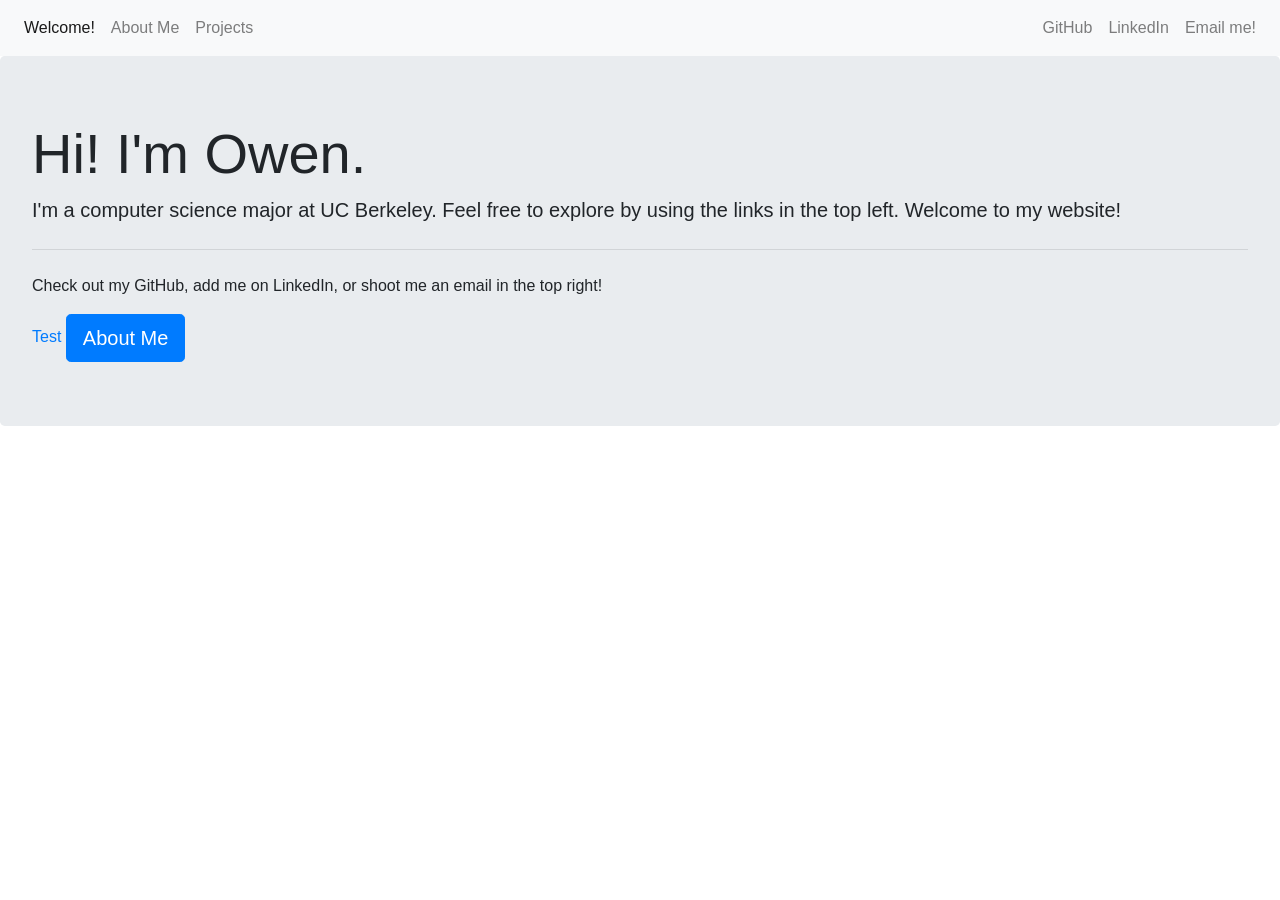
==== index.html @ dc37a50d "added res file and basic text" ====
<!doctype html>
<html lang="en">
  <head>
    <!-- Required meta tags -->
    <meta charset="utf-8">
    <meta name="viewport" content="width=device-width, initial-scale=1, shrink-to-fit=no">

    <!-- Bootstrap CSS -->
    <link rel="stylesheet" href="https://stackpath.bootstrapcdn.com/bootstrap/4.1.1/css/bootstrap.min.css" integrity="sha384-WskhaSGFgHYWDcbwN70/dfYBj47jz9qbsMId/iRN3ewGhXQFZCSftd1LZCfmhktB" crossorigin="anonymous">
    <!-- my CSS -->
    <link rel="stylesheet" type="text/css" href="styles.css">

    <title>Owen Zhang</title>
  </head>
  <body>
    <nav class="navbar navbar-expand-lg navbar-light bg-light">
      <button class="navbar-toggler" type="button" data-toggle="collapse" data-target=".dual-collapse2" aria-controls="navbarNavAltMarkup" aria-expanded="false" aria-label="Toggle navigation">
        <span class="navbar-toggler-icon"></span>
      </button>
      <div class="collapse navbar-collapse order-1 order-md-0 dual-collapse2" id="navbarNavAltMarkup">
        <div class="navbar-nav">
          <a class="nav-item nav-link active" href="#">Welcome! <span class="sr-only">(current)</span></a>
          <a class="nav-item nav-link" href="aboutme.html">About Me</a>
          <a class="nav-item nav-link" href="projects.html">Projects</a>
        </div>
      </div>
      <div class="collapse navbar-collapse w-100 order-3 dual-collapse2">
        <ul class="navbar-nav ml-auto">
            <li class="nav-item">
                <a class="nav-link" target="_blank" href="https://github.com/owenzhang2010/">GitHub</a>
            </li>
            <li class="nav-item">
                <a class="nav-link" target="_blank" href="https://www.linkedin.com/in/owen-zhang-cal/">LinkedIn</a>
            </li>
            <li class="nav-item">
                <a class="nav-link" target="_blank" href="mailto:owenzhang2010@berkeley.edu">Email me!</a>
            </li>
        </ul>
      </div>
    </nav>
    <div class="jumbotron">
      <h1 class="display-4">Hi! I'm Owen.</h1>
      <p class="lead">I'm a computer science major at UC Berkeley. Feel free to explore by using the links in the top left. Welcome to my website!</p>
      <hr class="my-4">
      <p>Check out my GitHub, add me on LinkedIn, or shoot me an email in the top right!</p>
      <a href="Resume.pdf">Test</a>
      <a class="btn btn-primary btn-lg" href="#" role="button">About Me</a>
    </div>

    <!-- Optional JavaScript -->
    <!-- jQuery first, then Popper.js, then Bootstrap JS -->
    <script src="https://code.jquery.com/jquery-3.3.1.slim.min.js" integrity="sha384-q8i/X+965DzO0rT7abK41JStQIAqVgRVzpbzo5smXKp4YfRvH+8abtTE1Pi6jizo" crossorigin="anonymous"></script>
    <script src="https://cdnjs.cloudflare.com/ajax/libs/popper.js/1.14.3/umd/popper.min.js" integrity="sha384-ZMP7rVo3mIykV+2+9J3UJ46jBk0WLaUAdn689aCwoqbBJiSnjAK/l8WvCWPIPm49" crossorigin="anonymous"></script>
    <script src="https://stackpath.bootstrapcdn.com/bootstrap/4.1.1/js/bootstrap.min.js" integrity="sha384-smHYKdLADwkXOn1EmN1qk/HfnUcbVRZyYmZ4qpPea6sjB/pTJ0euyQp0Mk8ck+5T" crossorigin="anonymous"></script>
  </body>
</html>
---- styles.css ----
nav .collapse .navbar-nav .nav-item {
  white-space: nowrap;
}
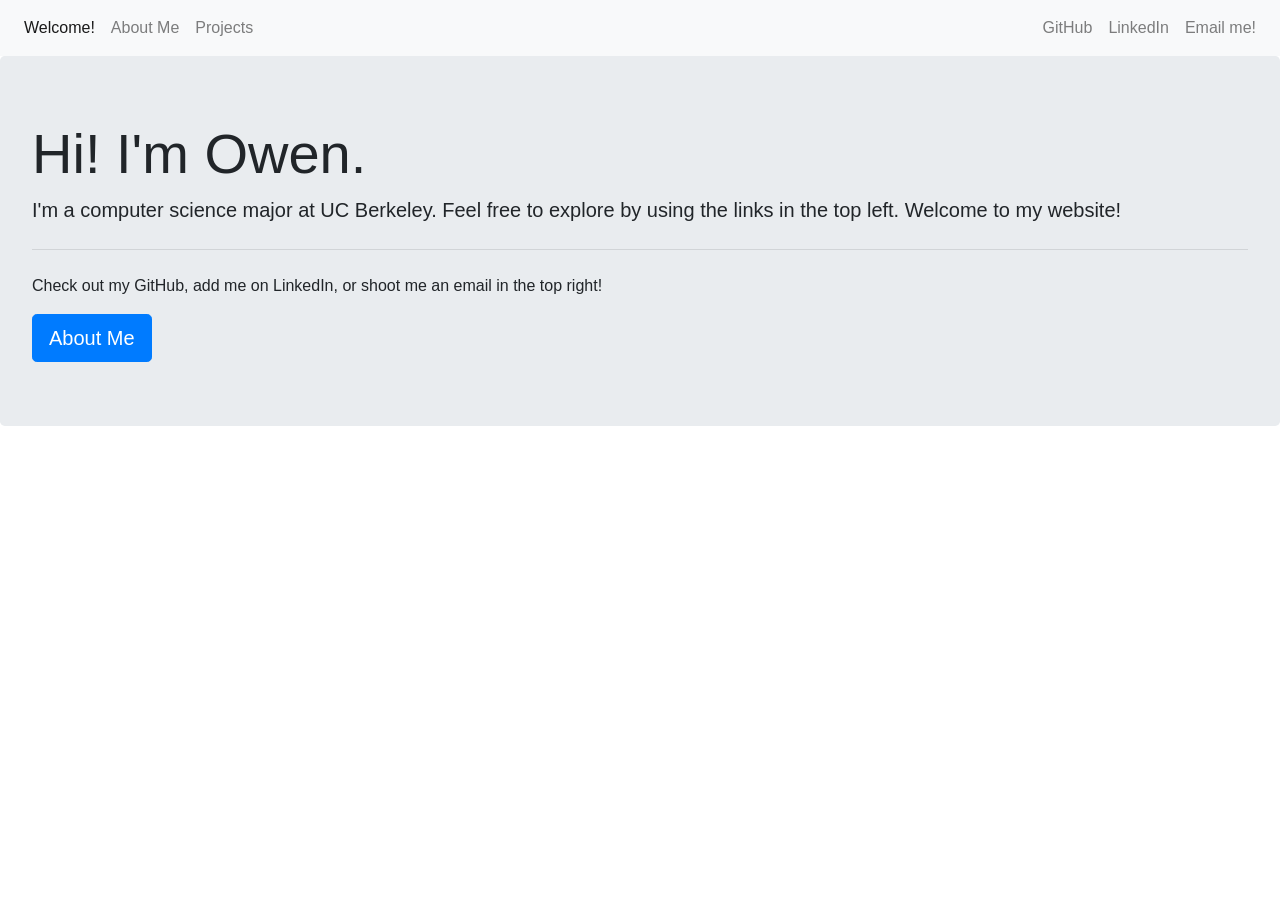
==== commit dc43e049: "woops again" ====
--- a/index.html
+++ b/index.html
@@ -43,7 +43,6 @@
       <p class="lead">I'm a computer science major at UC Berkeley. Feel free to explore by using the links in the top left. Welcome to my website!</p>
       <hr class="my-4">
       <p>Check out my GitHub, add me on LinkedIn, or shoot me an email in the top right!</p>
-      <a href="Resume.pdf">Test</a>
       <a class="btn btn-primary btn-lg" href="#" role="button">About Me</a>
     </div>
 
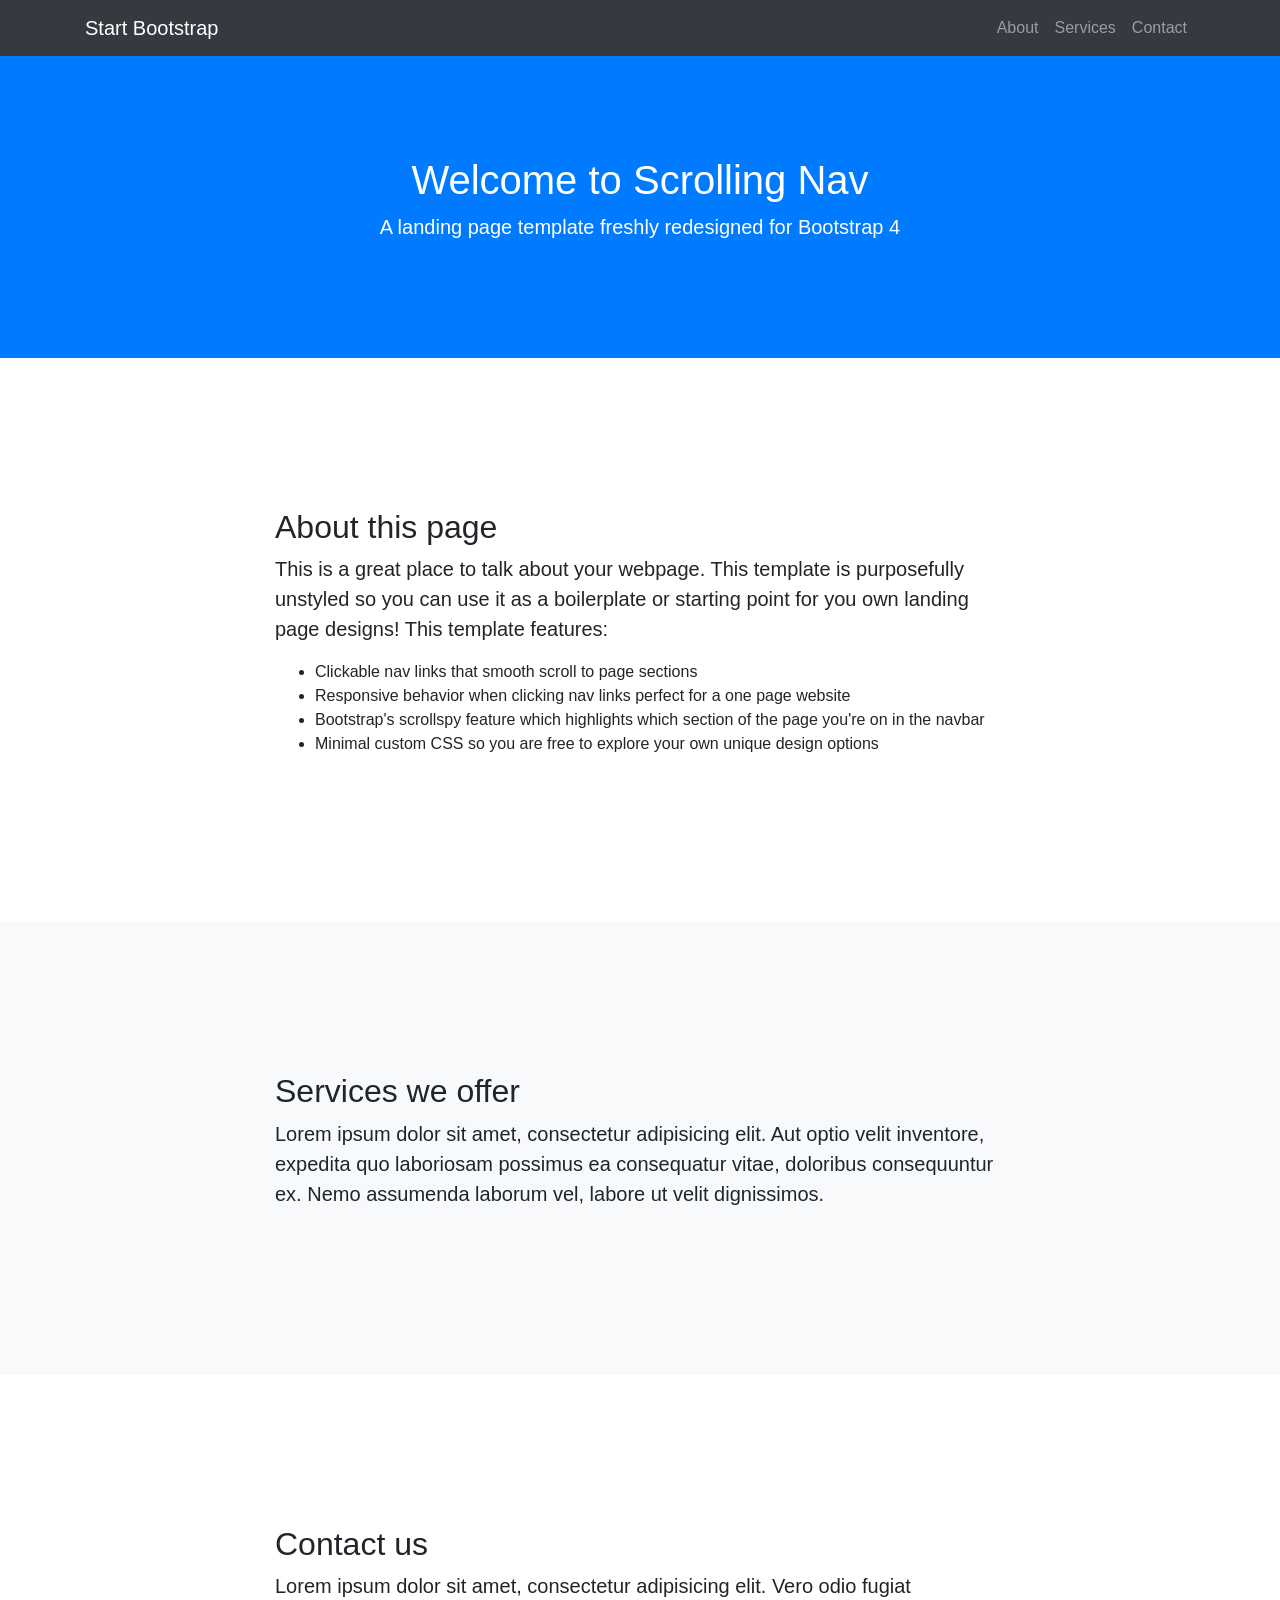
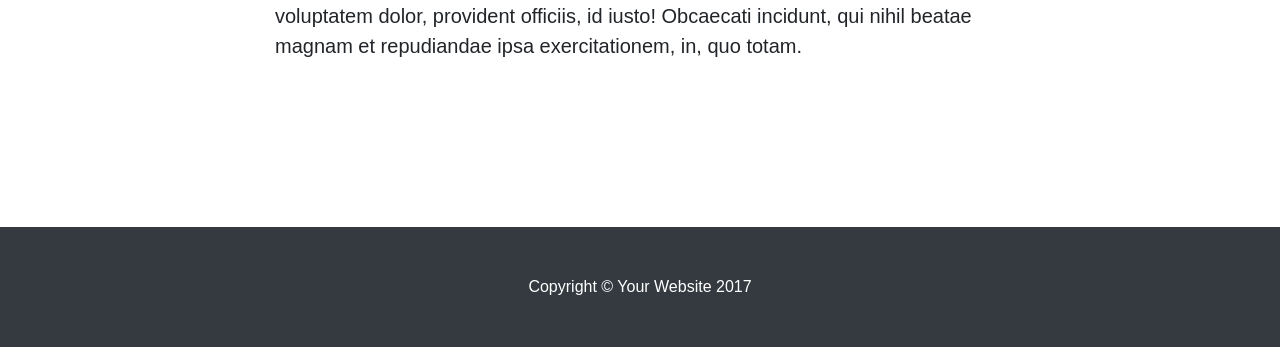
==== commit 22299a0f: "sold my soul to a startbootstrap template" ====
--- a/index.html
+++ b/index.html
@@ -1,55 +1,112 @@
-<!doctype html>
+<!DOCTYPE html>
 <html lang="en">
+
   <head>
-    <!-- Required meta tags -->
+
     <meta charset="utf-8">
     <meta name="viewport" content="width=device-width, initial-scale=1, shrink-to-fit=no">
+    <meta name="description" content="">
+    <meta name="author" content="">
 
-    <!-- Bootstrap CSS -->
-    <link rel="stylesheet" href="https://stackpath.bootstrapcdn.com/bootstrap/4.1.1/css/bootstrap.min.css" integrity="sha384-WskhaSGFgHYWDcbwN70/dfYBj47jz9qbsMId/iRN3ewGhXQFZCSftd1LZCfmhktB" crossorigin="anonymous">
-    <!-- my CSS -->
-    <link rel="stylesheet" type="text/css" href="styles.css">
+    <title>Scrolling Nav - Start Bootstrap Template</title>
 
-    <title>Owen Zhang</title>
+    <!-- Bootstrap core CSS -->
+    <link href="vendor/bootstrap/css/bootstrap.min.css" rel="stylesheet">
+
+    <!-- Custom styles for this template -->
+    <link href="css/scrolling-nav.css" rel="stylesheet">
+
   </head>
-  <body>
-    <nav class="navbar navbar-expand-lg navbar-light bg-light">
-      <button class="navbar-toggler" type="button" data-toggle="collapse" data-target=".dual-collapse2" aria-controls="navbarNavAltMarkup" aria-expanded="false" aria-label="Toggle navigation">
-        <span class="navbar-toggler-icon"></span>
-      </button>
-      <div class="collapse navbar-collapse order-1 order-md-0 dual-collapse2" id="navbarNavAltMarkup">
-        <div class="navbar-nav">
-          <a class="nav-item nav-link active" href="#">Welcome! <span class="sr-only">(current)</span></a>
-          <a class="nav-item nav-link" href="aboutme.html">About Me</a>
-          <a class="nav-item nav-link" href="projects.html">Projects</a>
+
+  <body id="page-top">
+
+    <!-- Navigation -->
+    <nav class="navbar navbar-expand-lg navbar-dark bg-dark fixed-top" id="mainNav">
+      <div class="container">
+        <a class="navbar-brand js-scroll-trigger" href="#page-top">Start Bootstrap</a>
+        <button class="navbar-toggler" type="button" data-toggle="collapse" data-target="#navbarResponsive" aria-controls="navbarResponsive" aria-expanded="false" aria-label="Toggle navigation">
+          <span class="navbar-toggler-icon"></span>
+        </button>
+        <div class="collapse navbar-collapse" id="navbarResponsive">
+          <ul class="navbar-nav ml-auto">
+            <li class="nav-item">
+              <a class="nav-link js-scroll-trigger" href="#about">About</a>
+            </li>
+            <li class="nav-item">
+              <a class="nav-link js-scroll-trigger" href="#services">Services</a>
+            </li>
+            <li class="nav-item">
+              <a class="nav-link js-scroll-trigger" href="#contact">Contact</a>
+            </li>
+          </ul>
         </div>
       </div>
-      <div class="collapse navbar-collapse w-100 order-3 dual-collapse2">
-        <ul class="navbar-nav ml-auto">
-            <li class="nav-item">
-                <a class="nav-link" target="_blank" href="https://github.com/owenzhang2010/">GitHub</a>
-            </li>
-            <li class="nav-item">
-                <a class="nav-link" target="_blank" href="https://www.linkedin.com/in/owen-zhang-cal/">LinkedIn</a>
-            </li>
-            <li class="nav-item">
-                <a class="nav-link" target="_blank" href="mailto:owenzhang2010@berkeley.edu">Email me!</a>
-            </li>
-        </ul>
+    </nav>
+
+    <header class="bg-primary text-white">
+      <div class="container text-center">
+        <h1>Welcome to Scrolling Nav</h1>
+        <p class="lead">A landing page template freshly redesigned for Bootstrap 4</p>
       </div>
-    </nav>
-    <div class="jumbotron">
-      <h1 class="display-4">Hi! I'm Owen.</h1>
-      <p class="lead">I'm a computer science major at UC Berkeley. Feel free to explore by using the links in the top left. Welcome to my website!</p>
-      <hr class="my-4">
-      <p>Check out my GitHub, add me on LinkedIn, or shoot me an email in the top right!</p>
-      <a class="btn btn-primary btn-lg" href="#" role="button">About Me</a>
-    </div>
+    </header>
 
-    <!-- Optional JavaScript -->
-    <!-- jQuery first, then Popper.js, then Bootstrap JS -->
-    <script src="https://code.jquery.com/jquery-3.3.1.slim.min.js" integrity="sha384-q8i/X+965DzO0rT7abK41JStQIAqVgRVzpbzo5smXKp4YfRvH+8abtTE1Pi6jizo" crossorigin="anonymous"></script>
-    <script src="https://cdnjs.cloudflare.com/ajax/libs/popper.js/1.14.3/umd/popper.min.js" integrity="sha384-ZMP7rVo3mIykV+2+9J3UJ46jBk0WLaUAdn689aCwoqbBJiSnjAK/l8WvCWPIPm49" crossorigin="anonymous"></script>
-    <script src="https://stackpath.bootstrapcdn.com/bootstrap/4.1.1/js/bootstrap.min.js" integrity="sha384-smHYKdLADwkXOn1EmN1qk/HfnUcbVRZyYmZ4qpPea6sjB/pTJ0euyQp0Mk8ck+5T" crossorigin="anonymous"></script>
+    <section id="about">
+      <div class="container">
+        <div class="row">
+          <div class="col-lg-8 mx-auto">
+            <h2>About this page</h2>
+            <p class="lead">This is a great place to talk about your webpage. This template is purposefully unstyled so you can use it as a boilerplate or starting point for you own landing page designs! This template features:</p>
+            <ul>
+              <li>Clickable nav links that smooth scroll to page sections</li>
+              <li>Responsive behavior when clicking nav links perfect for a one page website</li>
+              <li>Bootstrap's scrollspy feature which highlights which section of the page you're on in the navbar</li>
+              <li>Minimal custom CSS so you are free to explore your own unique design options</li>
+            </ul>
+          </div>
+        </div>
+      </div>
+    </section>
+
+    <section id="services" class="bg-light">
+      <div class="container">
+        <div class="row">
+          <div class="col-lg-8 mx-auto">
+            <h2>Services we offer</h2>
+            <p class="lead">Lorem ipsum dolor sit amet, consectetur adipisicing elit. Aut optio velit inventore, expedita quo laboriosam possimus ea consequatur vitae, doloribus consequuntur ex. Nemo assumenda laborum vel, labore ut velit dignissimos.</p>
+          </div>
+        </div>
+      </div>
+    </section>
+
+    <section id="contact">
+      <div class="container">
+        <div class="row">
+          <div class="col-lg-8 mx-auto">
+            <h2>Contact us</h2>
+            <p class="lead">Lorem ipsum dolor sit amet, consectetur adipisicing elit. Vero odio fugiat voluptatem dolor, provident officiis, id iusto! Obcaecati incidunt, qui nihil beatae magnam et repudiandae ipsa exercitationem, in, quo totam.</p>
+          </div>
+        </div>
+      </div>
+    </section>
+
+    <!-- Footer -->
+    <footer class="py-5 bg-dark">
+      <div class="container">
+        <p class="m-0 text-center text-white">Copyright &copy; Your Website 2017</p>
+      </div>
+      <!-- /.container -->
+    </footer>
+
+    <!-- Bootstrap core JavaScript -->
+    <script src="vendor/jquery/jquery.min.js"></script>
+    <script src="vendor/bootstrap/js/bootstrap.bundle.min.js"></script>
+
+    <!-- Plugin JavaScript -->
+    <script src="vendor/jquery-easing/jquery.easing.min.js"></script>
+
+    <!-- Custom JavaScript for this theme -->
+    <script src="js/scrolling-nav.js"></script>
+
   </body>
-</html>+
+</html>
--- a/css/scrolling-nav.css
+++ b/css/scrolling-nav.css
@@ -0,0 +1,19 @@
+/*!
+ * Start Bootstrap - Scrolling Nav (https://startbootstrap.com/template-overviews/scrolling-nav)
+ * Copyright 2013-2017 Start Bootstrap
+ * Licensed under MIT (https://github.com/BlackrockDigital/startbootstrap-scrolling-nav/blob/master/LICENSE)
+ */
+
+header {
+  padding: 154px 0 100px;
+}
+
+@media (min-width: 992px) {
+  header {
+    padding: 156px 0 100px;
+  }
+}
+
+section {
+  padding: 150px 0;
+}
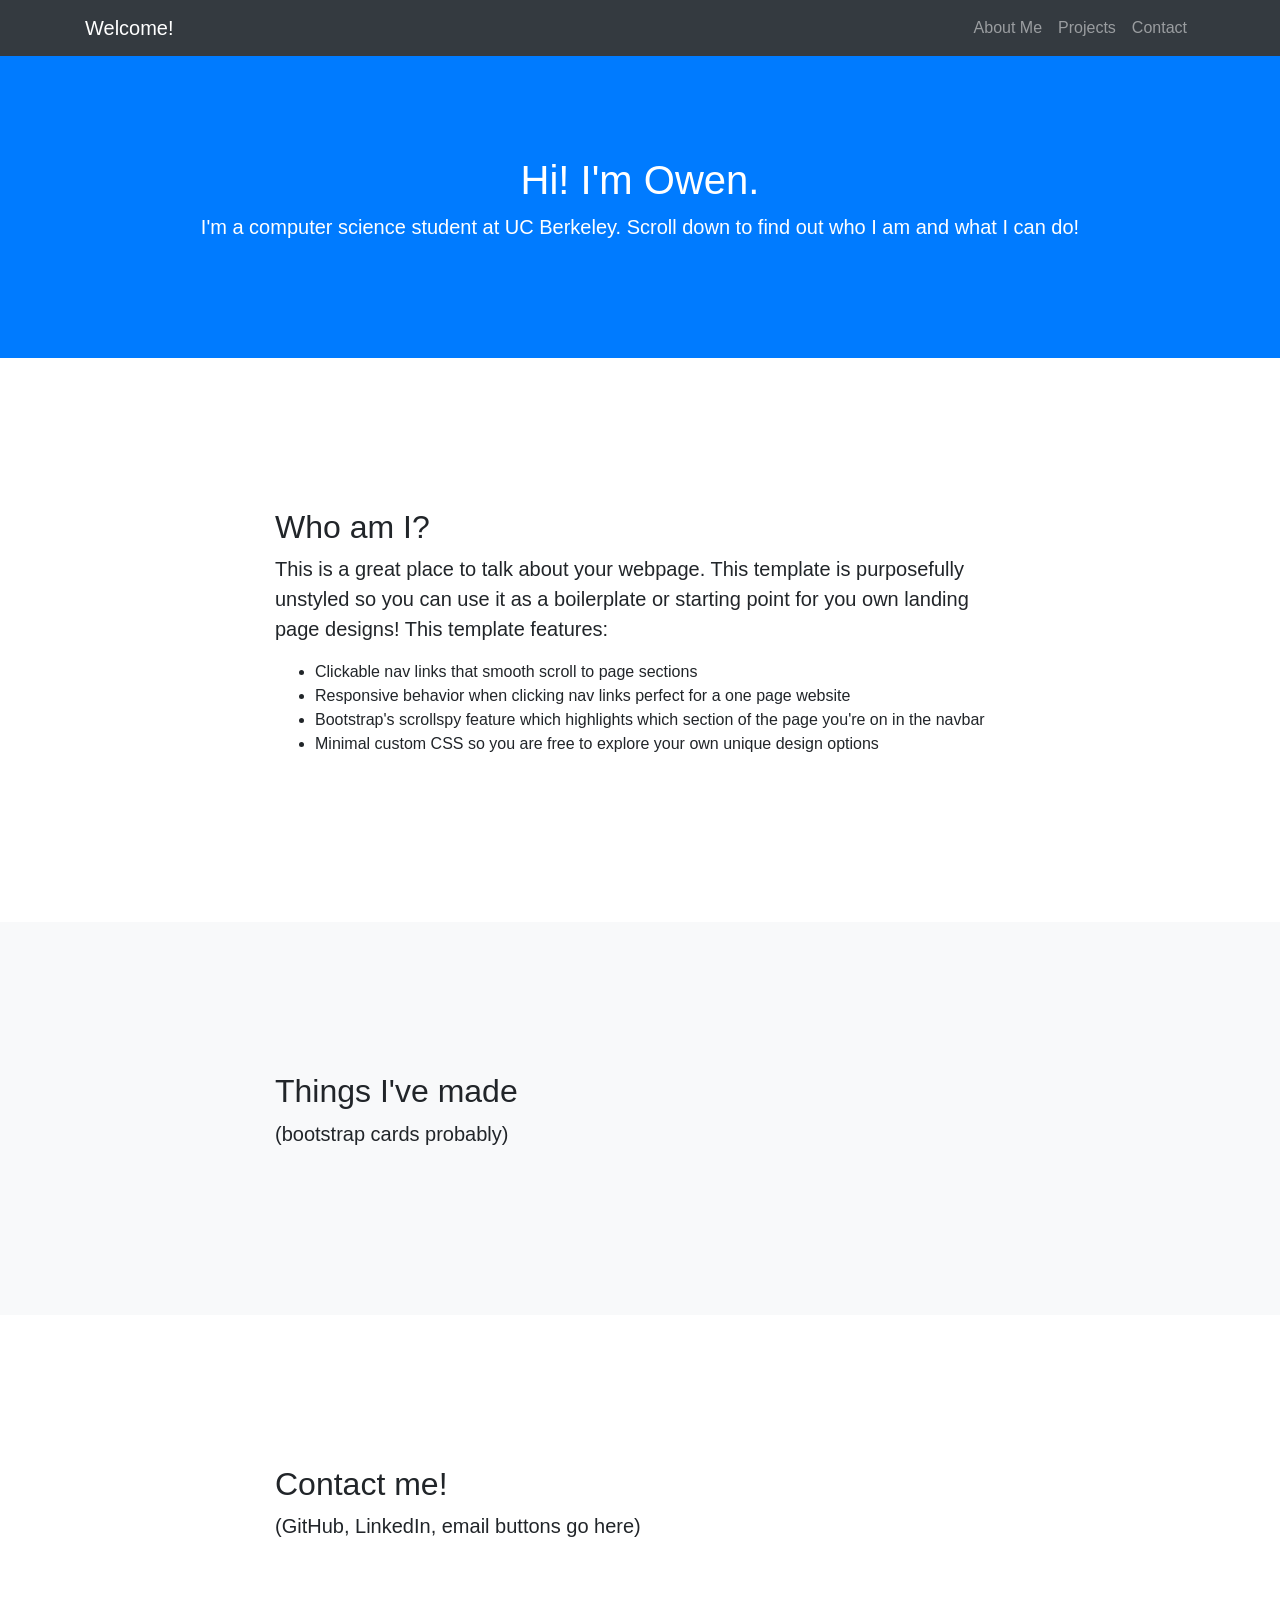
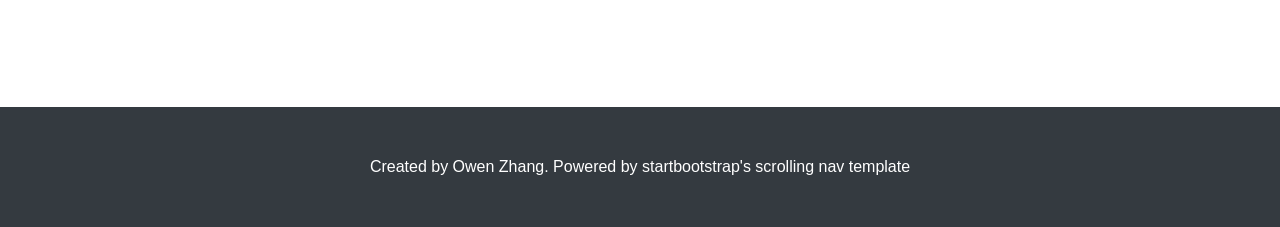
==== commit a7d75d6a: "beginning filler text" ====
--- a/index.html
+++ b/index.html
@@ -8,7 +8,7 @@
     <meta name="description" content="">
     <meta name="author" content="">
 
-    <title>Scrolling Nav - Start Bootstrap Template</title>
+    <title>Owen Zhang</title>
 
     <!-- Bootstrap core CSS -->
     <link href="vendor/bootstrap/css/bootstrap.min.css" rel="stylesheet">
@@ -23,17 +23,17 @@
     <!-- Navigation -->
     <nav class="navbar navbar-expand-lg navbar-dark bg-dark fixed-top" id="mainNav">
       <div class="container">
-        <a class="navbar-brand js-scroll-trigger" href="#page-top">Start Bootstrap</a>
+        <a class="navbar-brand js-scroll-trigger" href="#page-top">Welcome!</a>
         <button class="navbar-toggler" type="button" data-toggle="collapse" data-target="#navbarResponsive" aria-controls="navbarResponsive" aria-expanded="false" aria-label="Toggle navigation">
           <span class="navbar-toggler-icon"></span>
         </button>
         <div class="collapse navbar-collapse" id="navbarResponsive">
           <ul class="navbar-nav ml-auto">
             <li class="nav-item">
-              <a class="nav-link js-scroll-trigger" href="#about">About</a>
+              <a class="nav-link js-scroll-trigger" href="#about">About Me</a>
             </li>
             <li class="nav-item">
-              <a class="nav-link js-scroll-trigger" href="#services">Services</a>
+              <a class="nav-link js-scroll-trigger" href="#projects">Projects</a>
             </li>
             <li class="nav-item">
               <a class="nav-link js-scroll-trigger" href="#contact">Contact</a>
@@ -45,8 +45,8 @@
 
     <header class="bg-primary text-white">
       <div class="container text-center">
-        <h1>Welcome to Scrolling Nav</h1>
-        <p class="lead">A landing page template freshly redesigned for Bootstrap 4</p>
+        <h1>Hi! I'm Owen.</h1>
+        <p class="lead">I'm a computer science student at UC Berkeley. Scroll down to find out who I am and what I can do!</p>
       </div>
     </header>
 
@@ -54,7 +54,7 @@
       <div class="container">
         <div class="row">
           <div class="col-lg-8 mx-auto">
-            <h2>About this page</h2>
+            <h2>Who am I?</h2>
             <p class="lead">This is a great place to talk about your webpage. This template is purposefully unstyled so you can use it as a boilerplate or starting point for you own landing page designs! This template features:</p>
             <ul>
               <li>Clickable nav links that smooth scroll to page sections</li>
@@ -67,12 +67,12 @@
       </div>
     </section>
 
-    <section id="services" class="bg-light">
+    <section id="projects" class="bg-light">
       <div class="container">
         <div class="row">
           <div class="col-lg-8 mx-auto">
-            <h2>Services we offer</h2>
-            <p class="lead">Lorem ipsum dolor sit amet, consectetur adipisicing elit. Aut optio velit inventore, expedita quo laboriosam possimus ea consequatur vitae, doloribus consequuntur ex. Nemo assumenda laborum vel, labore ut velit dignissimos.</p>
+            <h2>Things I've made</h2>
+            <p class="lead">(bootstrap cards probably)</p>
           </div>
         </div>
       </div>
@@ -82,8 +82,8 @@
       <div class="container">
         <div class="row">
           <div class="col-lg-8 mx-auto">
-            <h2>Contact us</h2>
-            <p class="lead">Lorem ipsum dolor sit amet, consectetur adipisicing elit. Vero odio fugiat voluptatem dolor, provident officiis, id iusto! Obcaecati incidunt, qui nihil beatae magnam et repudiandae ipsa exercitationem, in, quo totam.</p>
+            <h2>Contact me!</h2>
+            <p class="lead">(GitHub, LinkedIn, email buttons go here)</p>
           </div>
         </div>
       </div>
@@ -92,7 +92,7 @@
     <!-- Footer -->
     <footer class="py-5 bg-dark">
       <div class="container">
-        <p class="m-0 text-center text-white">Copyright &copy; Your Website 2017</p>
+        <p class="m-0 text-center text-white">Created by Owen Zhang. Powered by startbootstrap's scrolling nav template</p>
       </div>
       <!-- /.container -->
     </footer>
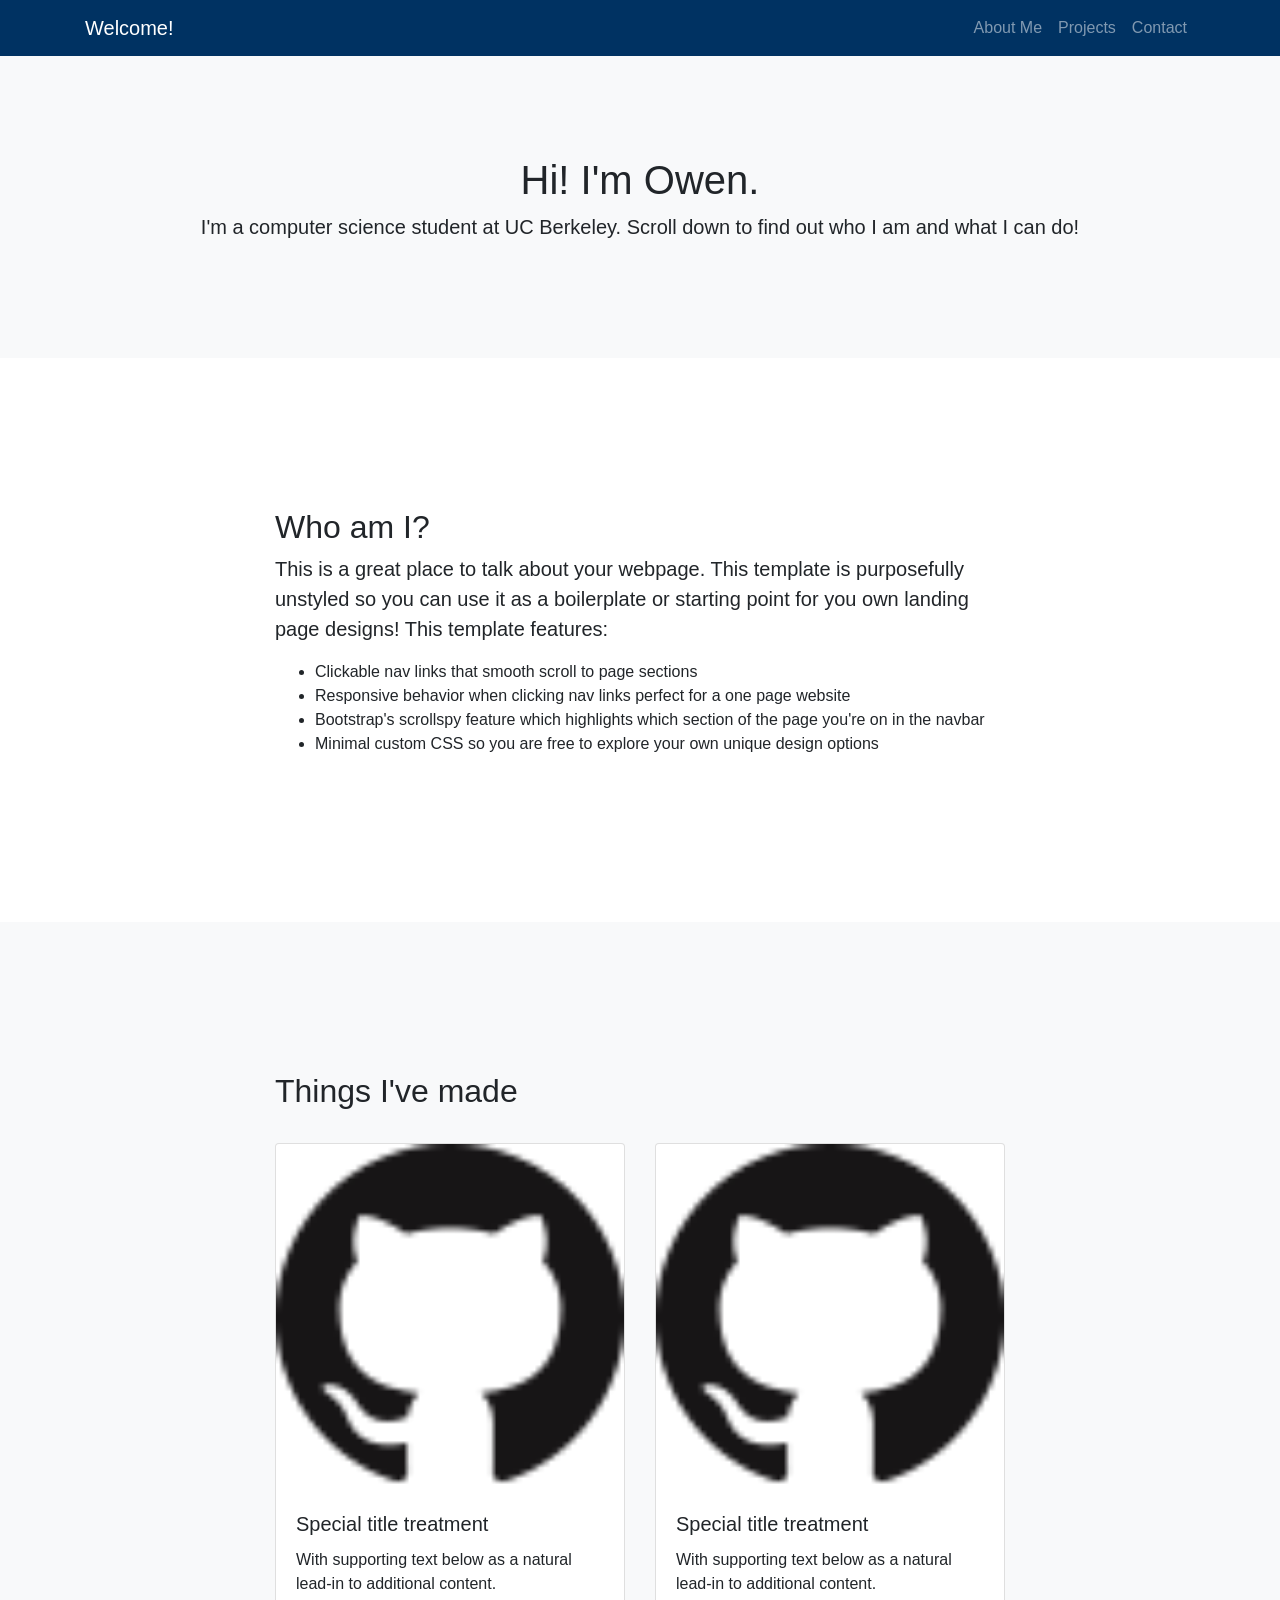
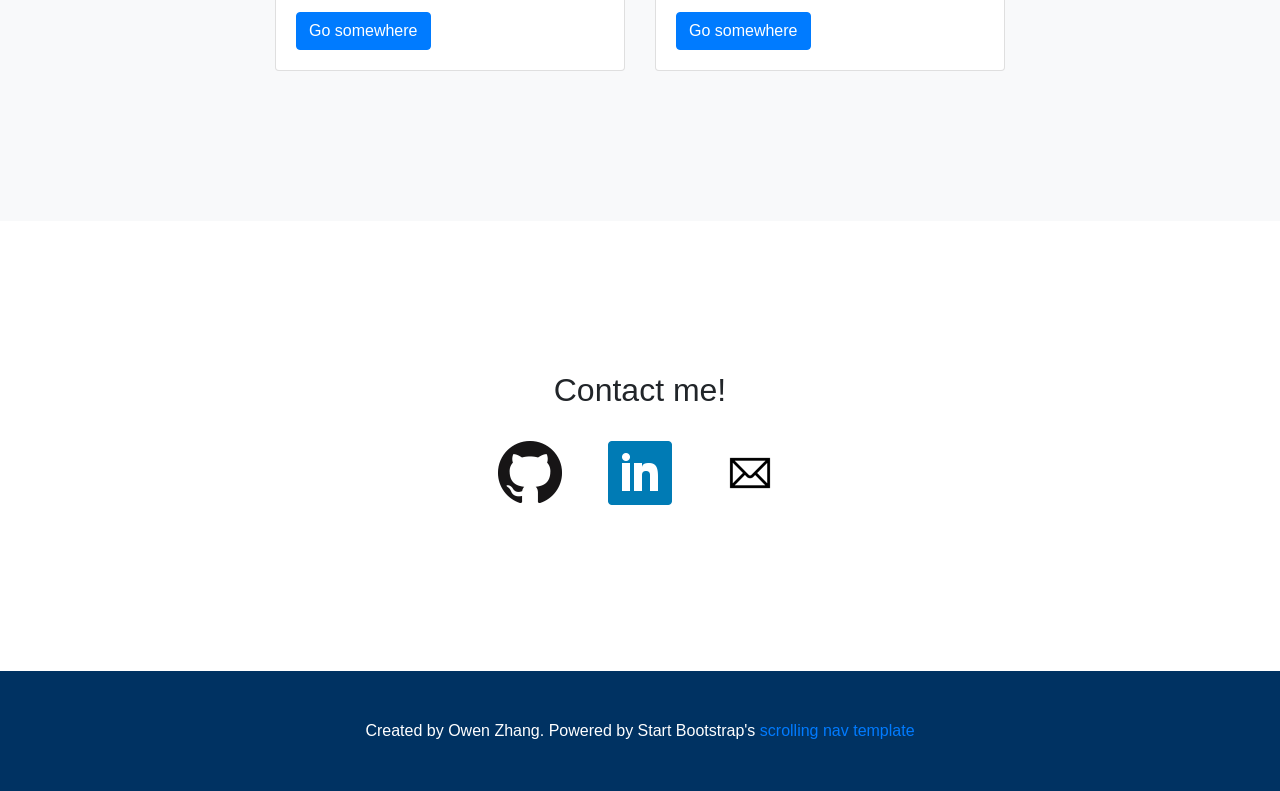
==== commit 2482bef2: "filled in contact" ====
--- a/index.html
+++ b/index.html
@@ -21,7 +21,7 @@
   <body id="page-top">
 
     <!-- Navigation -->
-    <nav class="navbar navbar-expand-lg navbar-dark bg-dark fixed-top" id="mainNav">
+    <nav class="navbar navbar-expand-lg navbar-dark fixed-top" style="background-color: #003262;" id="mainNav">
       <div class="container">
         <a class="navbar-brand js-scroll-trigger" href="#page-top">Welcome!</a>
         <button class="navbar-toggler" type="button" data-toggle="collapse" data-target="#navbarResponsive" aria-controls="navbarResponsive" aria-expanded="false" aria-label="Toggle navigation">
@@ -43,7 +43,7 @@
       </div>
     </nav>
 
-    <header class="bg-primary text-white">
+    <header class="bg-light">
       <div class="container text-center">
         <h1>Hi! I'm Owen.</h1>
         <p class="lead">I'm a computer science student at UC Berkeley. Scroll down to find out who I am and what I can do!</p>
@@ -71,8 +71,29 @@
       <div class="container">
         <div class="row">
           <div class="col-lg-8 mx-auto">
-            <h2>Things I've made</h2>
-            <p class="lead">(bootstrap cards probably)</p>
+            <h2>Things I've made</h2><br/>
+            <div class="row">
+              <div class="col-sm-6">
+                <div class="card">
+                  <img class="card-img-top" src="img/github.png" alt="Card image cap">
+                  <div class="card-body">
+                    <h5 class="card-title">Special title treatment</h5>
+                    <p class="card-text">With supporting text below as a natural lead-in to additional content.</p>
+                    <a href="#" class="btn btn-primary">Go somewhere</a>
+                  </div>
+                </div>
+              </div>
+              <div class="col-sm-6">
+                <div class="card">
+                  <img class="card-img-top" src="img/github.png" alt="Card image cap">
+                  <div class="card-body">
+                    <h5 class="card-title">Special title treatment</h5>
+                    <p class="card-text">With supporting text below as a natural lead-in to additional content.</p>
+                    <a href="#" class="btn btn-primary">Go somewhere</a>
+                  </div>
+                </div>
+              </div>
+            </div>
           </div>
         </div>
       </div>
@@ -81,18 +102,22 @@
     <section id="contact">
       <div class="container">
         <div class="row">
-          <div class="col-lg-8 mx-auto">
-            <h2>Contact me!</h2>
-            <p class="lead">(GitHub, LinkedIn, email buttons go here)</p>
+          <div class="col-lg-8 mx-auto" id="contact">
+            <h2>Contact me!</h2><br/>
+            <p class="lead">
+              <a target="_blank" href="https://github.com/owenzhang2010" class="social"><img src="img/github.png"/></a>
+              <a target="_blank" href="https://linkedin.com/in/owen-zhang-cal" class="social"><img src="img/linkedin.png"/></a>
+              <a target="_blank" href="mailto:owenzhang2010@berkeley.edu" class="social"><img src="img/email.png"/></a>
+            </p>
           </div>
         </div>
       </div>
     </section>
 
     <!-- Footer -->
-    <footer class="py-5 bg-dark">
+    <footer class="py-5" style="background-color: #003262;">
       <div class="container">
-        <p class="m-0 text-center text-white">Created by Owen Zhang. Powered by startbootstrap's scrolling nav template</p>
+        <p class="m-0 text-center text-white">Created by Owen Zhang. Powered by Start Bootstrap's <a style="text-decoration: none;" target="_blank" href="https://startbootstrap.com/template-overviews/scrolling-nav/">scrolling nav template</a></p>
       </div>
       <!-- /.container -->
     </footer>
--- a/css/scrolling-nav.css
+++ b/css/scrolling-nav.css
@@ -17,3 +17,11 @@
 section {
   padding: 150px 0;
 }
+
+#contact {
+  text-align: center;
+}
+
+.social {
+	padding: 20px;
+}
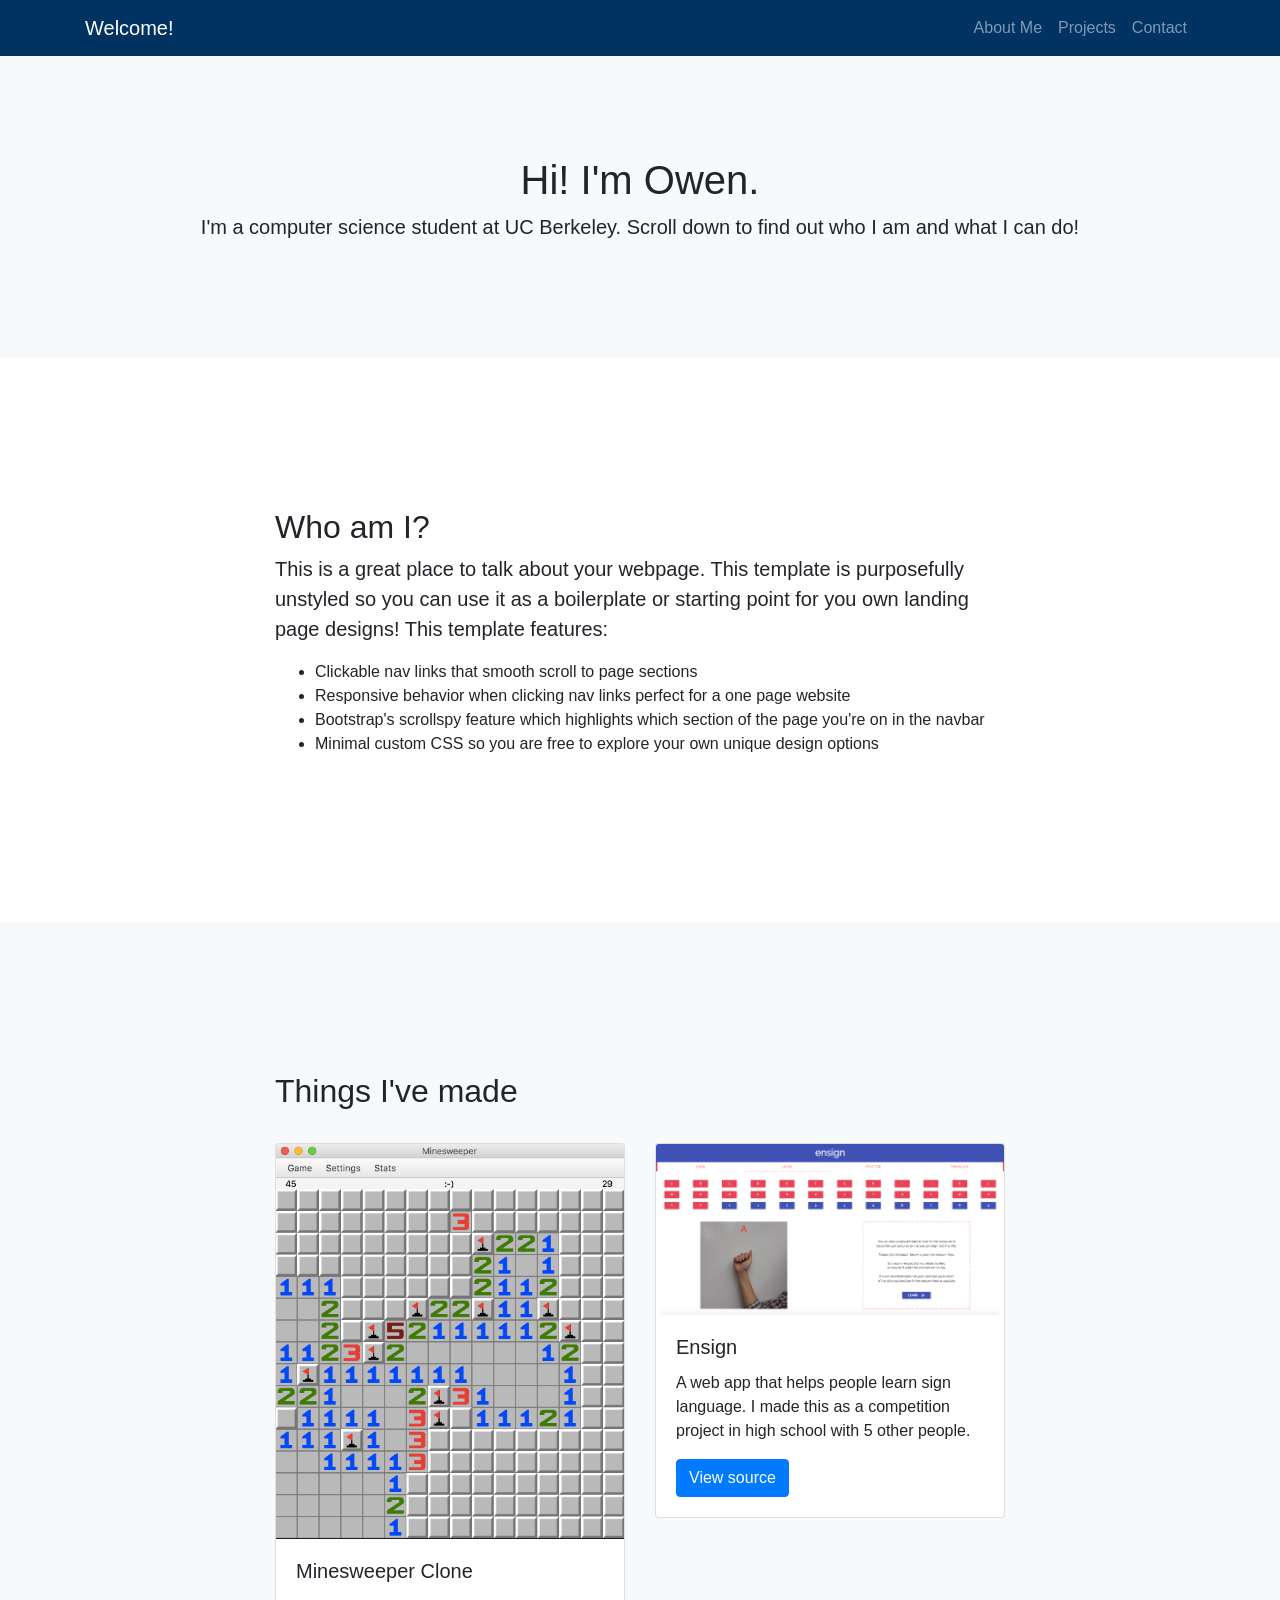
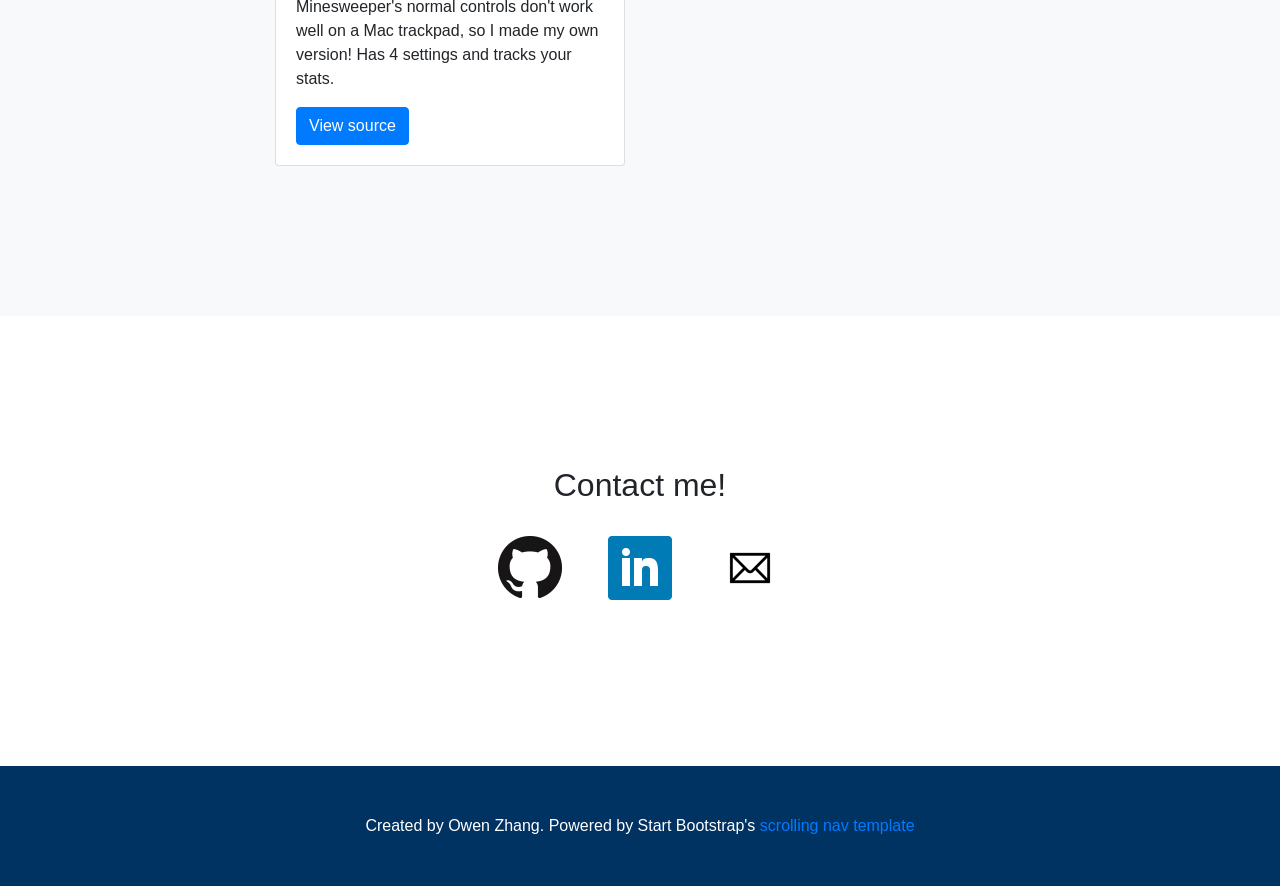
==== commit f439251e: "projects section" ====
--- a/index.html
+++ b/index.html
@@ -75,21 +75,21 @@
             <div class="row">
               <div class="col-sm-6">
                 <div class="card">
-                  <img class="card-img-top" src="img/github.png" alt="Card image cap">
+                  <img class="card-img-top" src="img/minesweeper.png" alt="minesweeper">
                   <div class="card-body">
-                    <h5 class="card-title">Special title treatment</h5>
-                    <p class="card-text">With supporting text below as a natural lead-in to additional content.</p>
-                    <a href="#" class="btn btn-primary">Go somewhere</a>
+                    <h5 class="card-title">Minesweeper Clone</h5>
+                    <p class="card-text">Minesweeper's normal controls don't work well on a Mac trackpad, so I made my own version! Has 4 settings and tracks your stats.</p>
+                    <a href="https://github.com/owenzhang2010/meinsweeper" target="_blank" class="btn btn-primary">View source</a>
                   </div>
                 </div>
               </div>
               <div class="col-sm-6">
                 <div class="card">
-                  <img class="card-img-top" src="img/github.png" alt="Card image cap">
+                  <img class="card-img-top" src="img/ensign.png" alt="ensign">
                   <div class="card-body">
-                    <h5 class="card-title">Special title treatment</h5>
-                    <p class="card-text">With supporting text below as a natural lead-in to additional content.</p>
-                    <a href="#" class="btn btn-primary">Go somewhere</a>
+                    <h5 class="card-title">Ensign</h5>
+                    <p class="card-text">A web app that helps people learn sign language. I made this as a competition project in high school with 5 other people.</p>
+                    <a href="https://github.com/ensignTSA/ensignTSA.github.io" target="_blank" class="btn btn-primary">View source</a>
                   </div>
                 </div>
               </div>
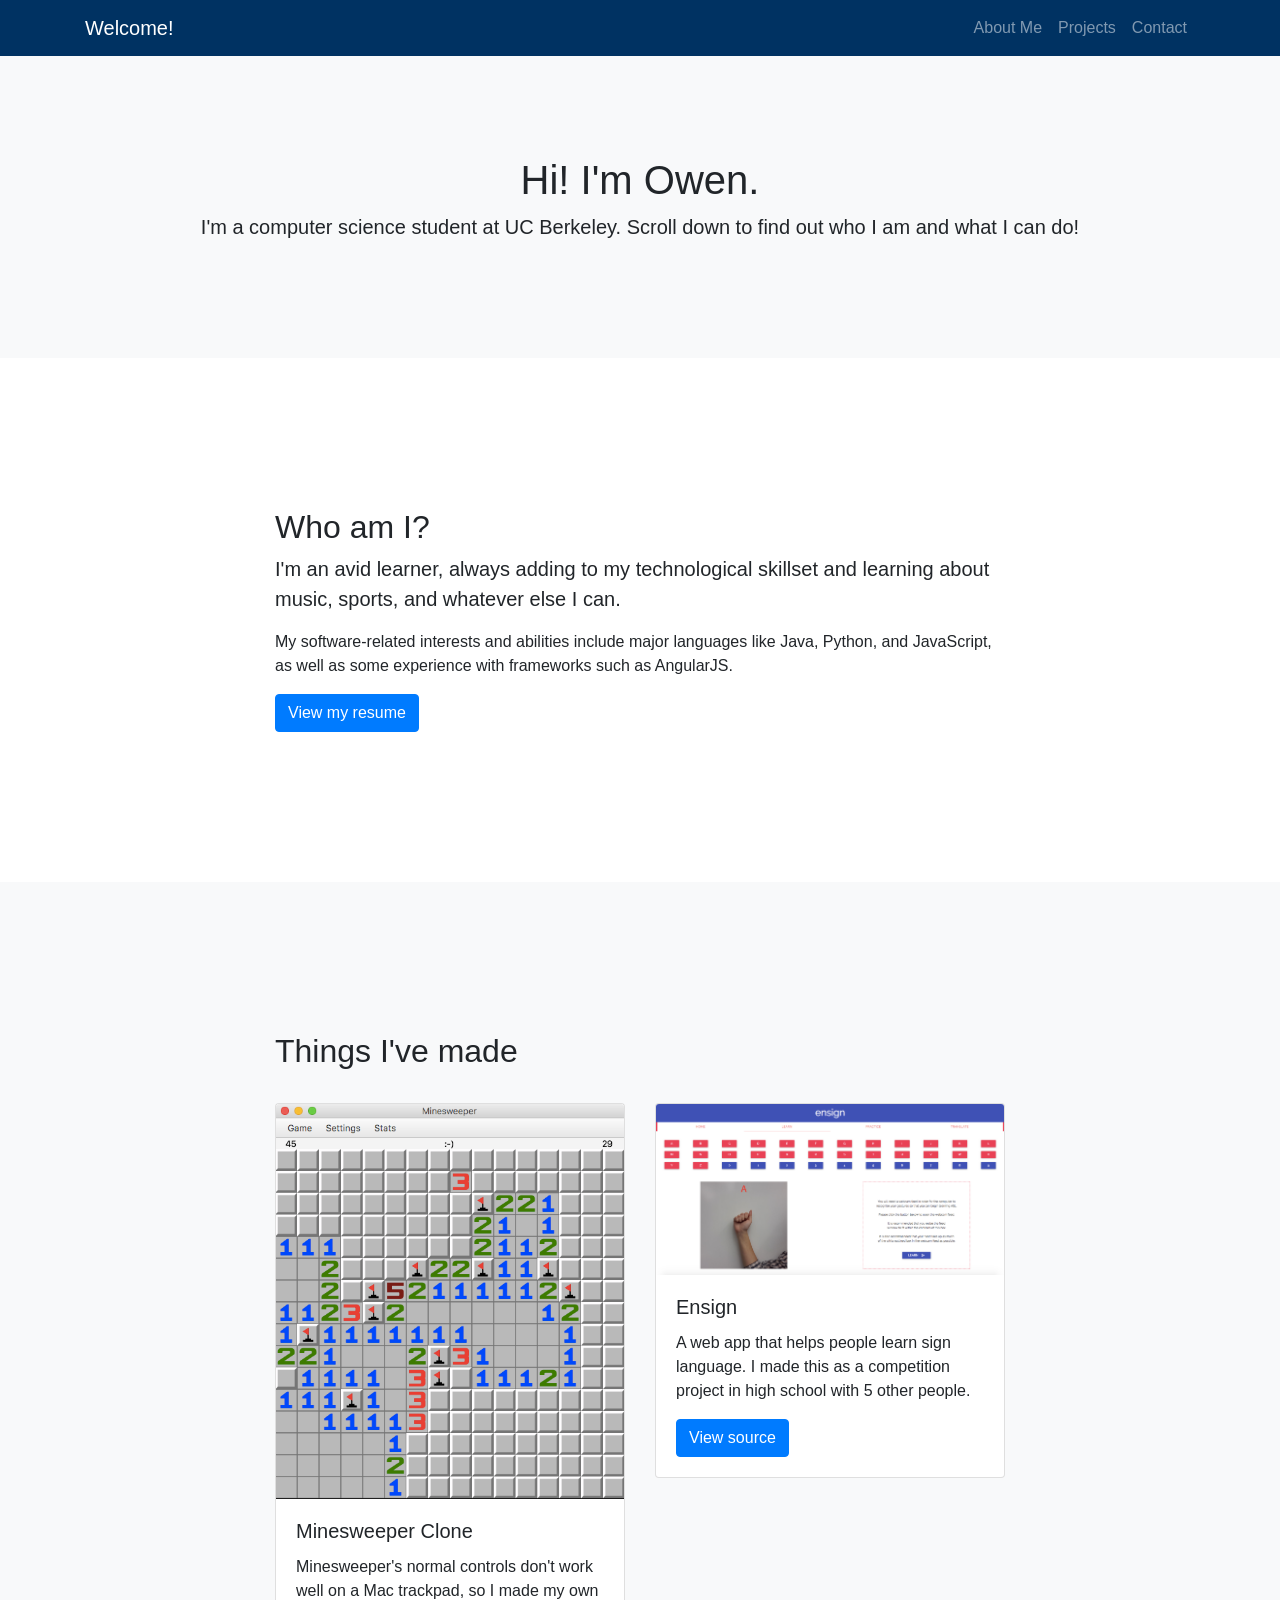
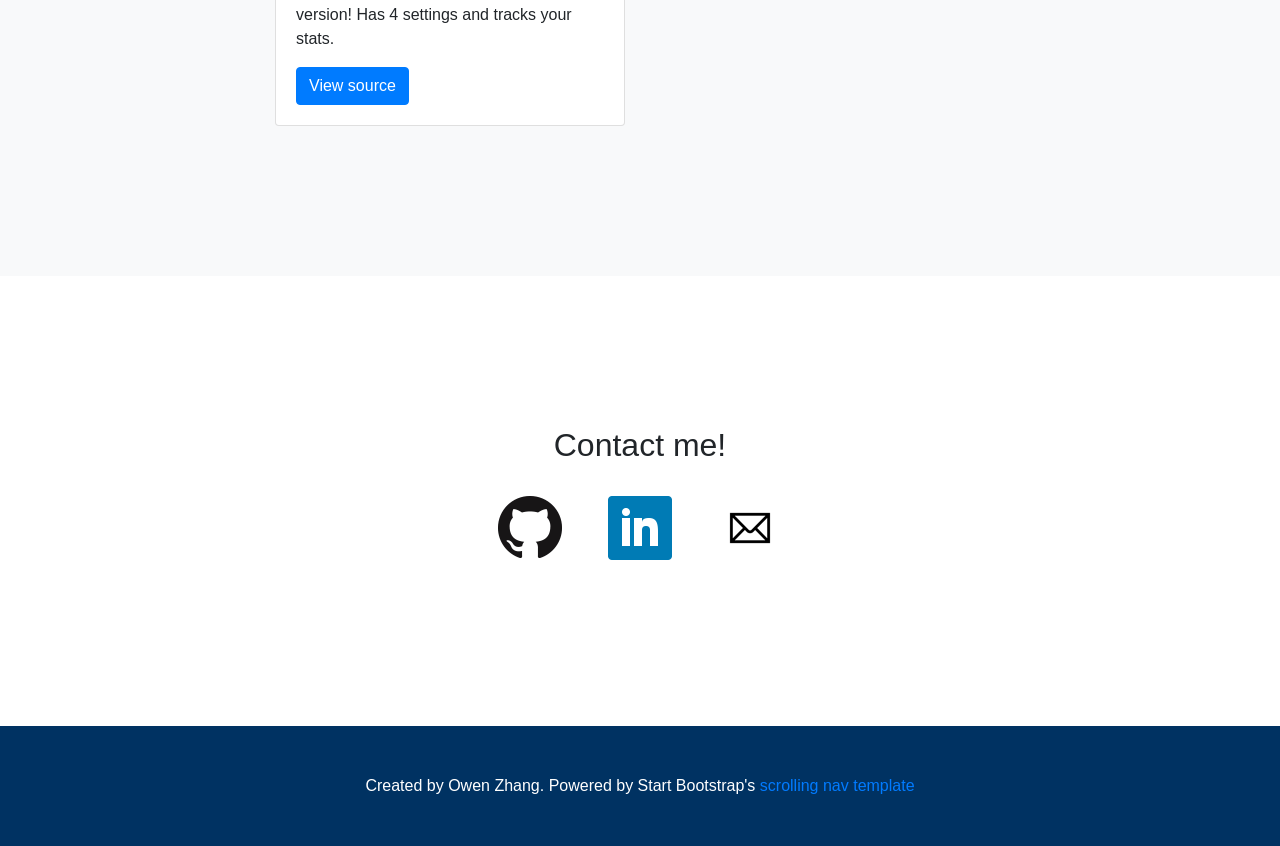
==== commit c9df1d63: "final messages i think" ====
--- a/index.html
+++ b/index.html
@@ -55,13 +55,9 @@
         <div class="row">
           <div class="col-lg-8 mx-auto">
             <h2>Who am I?</h2>
-            <p class="lead">This is a great place to talk about your webpage. This template is purposefully unstyled so you can use it as a boilerplate or starting point for you own landing page designs! This template features:</p>
-            <ul>
-              <li>Clickable nav links that smooth scroll to page sections</li>
-              <li>Responsive behavior when clicking nav links perfect for a one page website</li>
-              <li>Bootstrap's scrollspy feature which highlights which section of the page you're on in the navbar</li>
-              <li>Minimal custom CSS so you are free to explore your own unique design options</li>
-            </ul>
+            <p class="lead">I'm an avid learner, always adding to my technological skillset and learning about music, sports, and whatever else I can.</p>
+            <p>My software-related interests and abilities include major languages like Java, Python, and JavaScript, as well as some experience with frameworks such as AngularJS.</p>
+            <a class="btn btn-primary" href="resume.pdf" target="_blank">View my resume</a>
           </div>
         </div>
       </div>
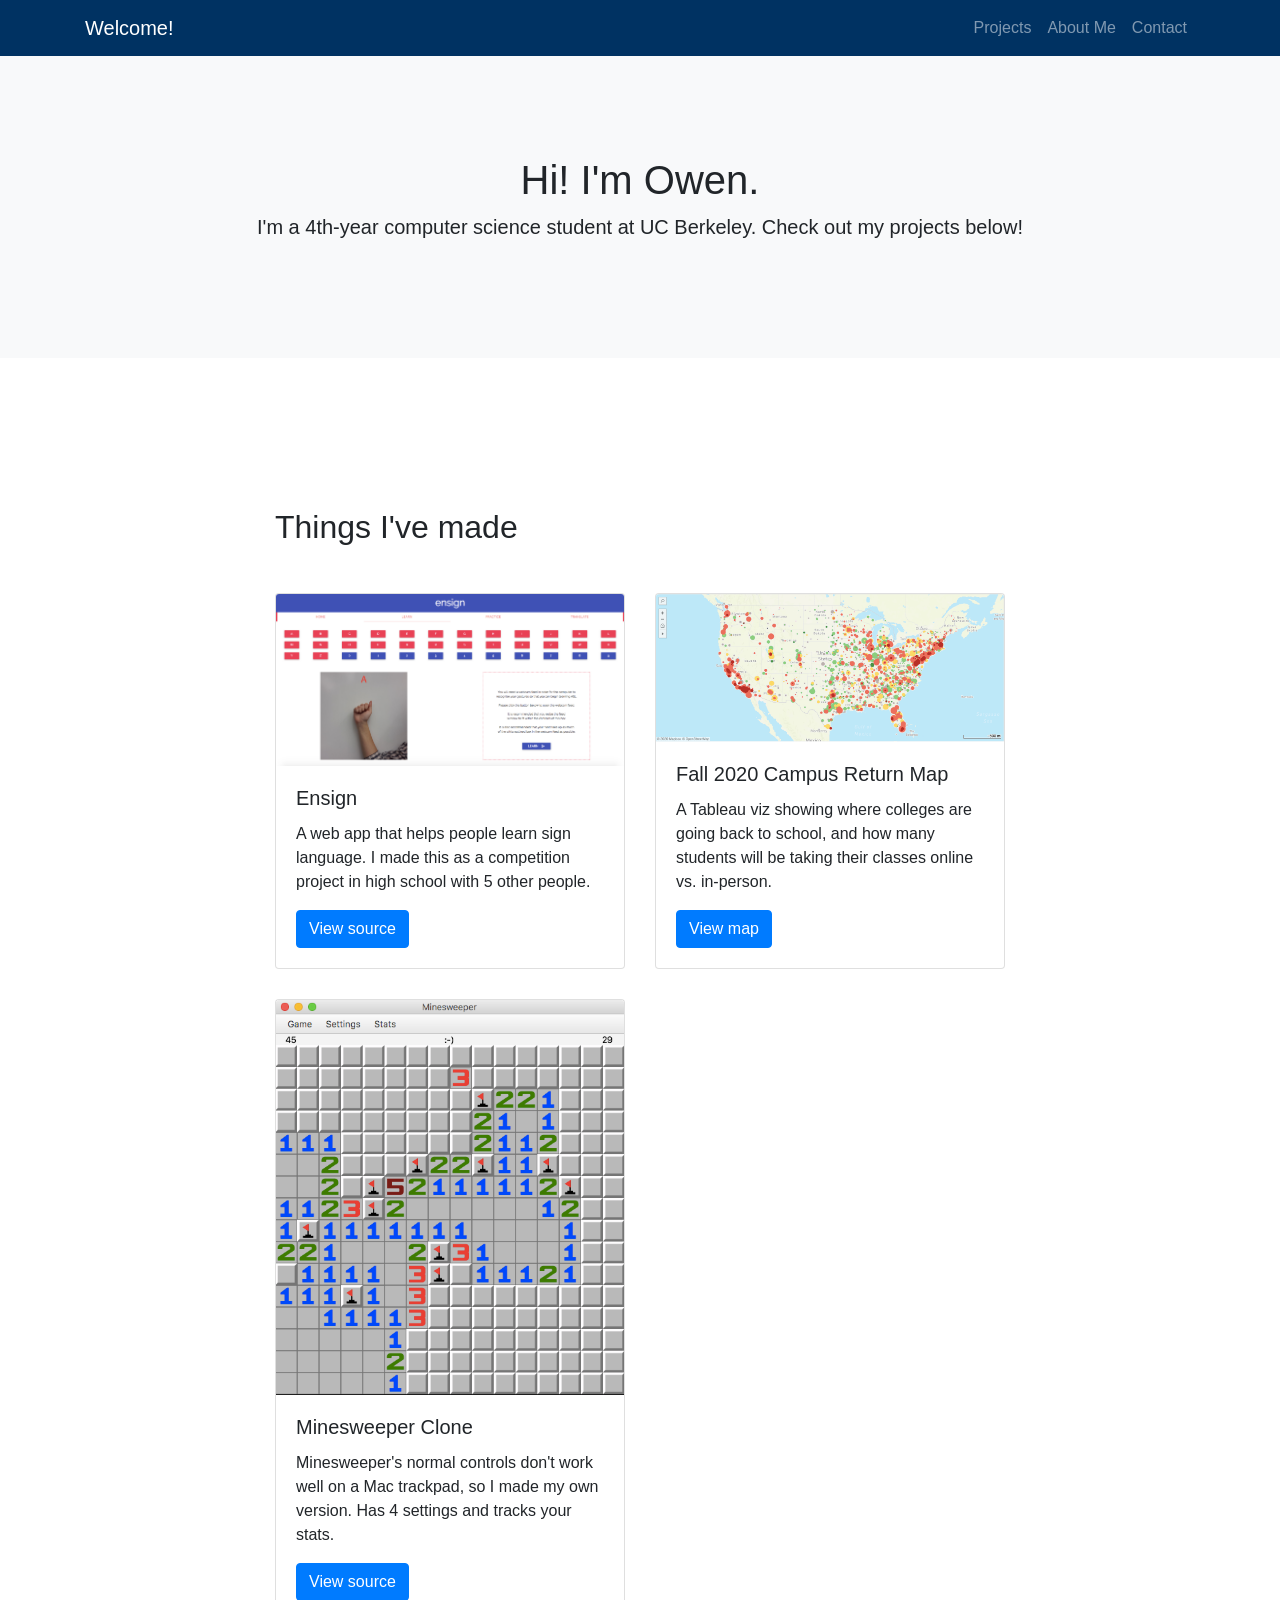
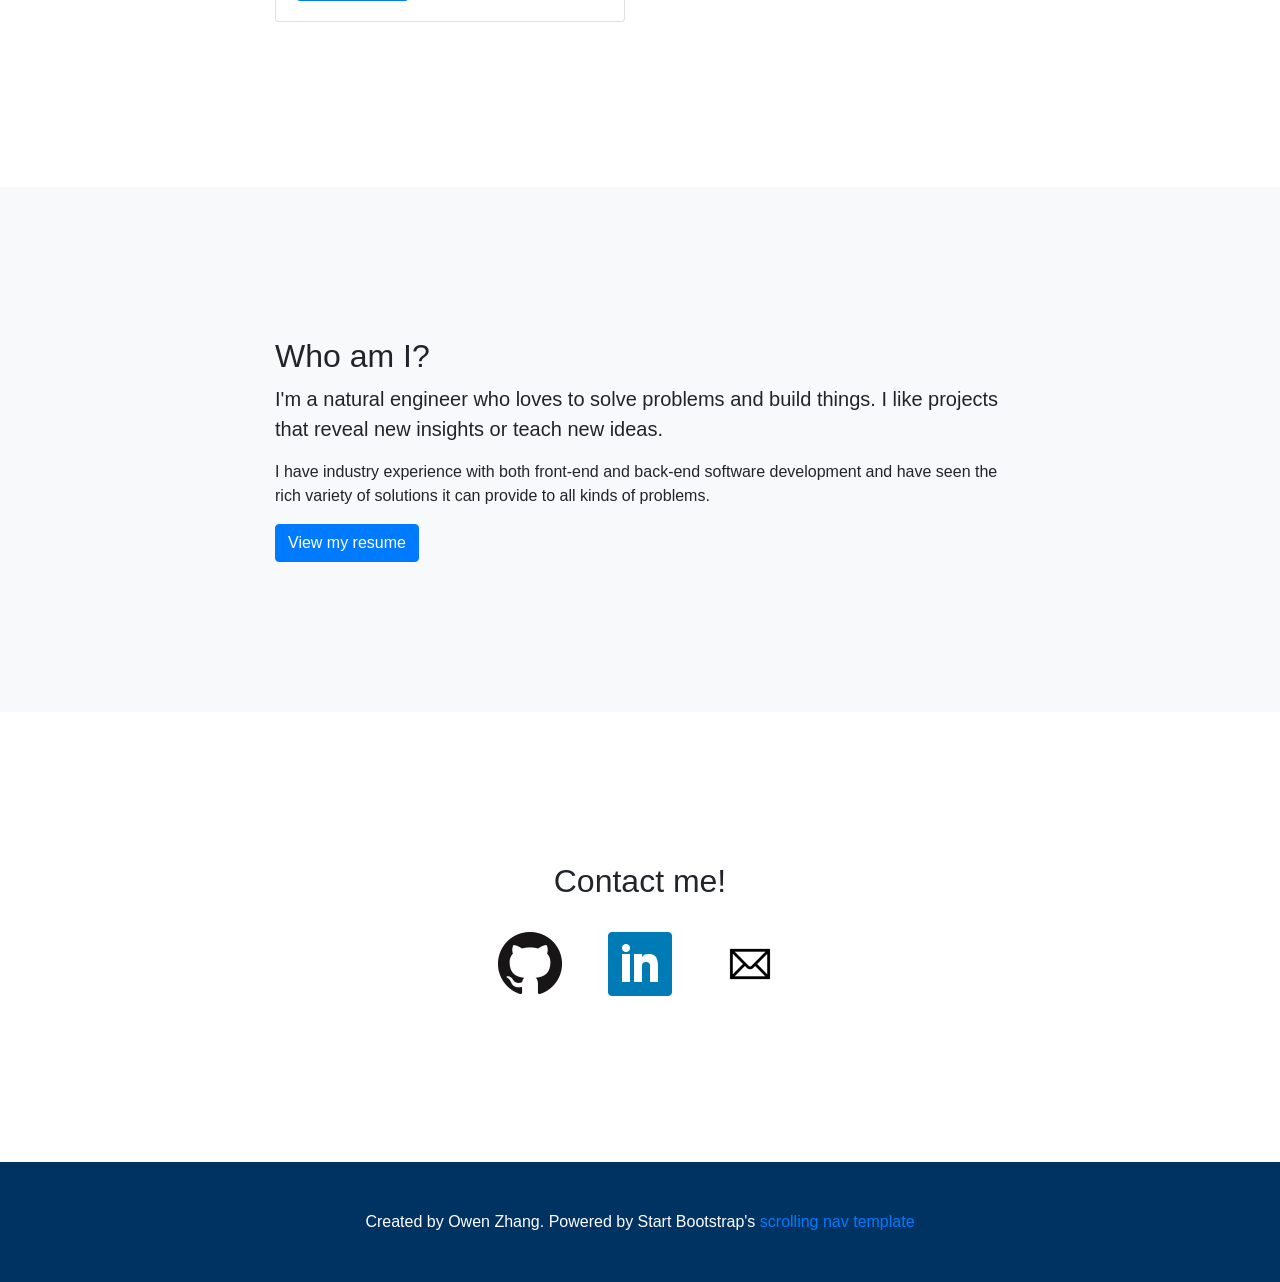
==== commit 9e621ad5: "aug 2020 update" ====
--- a/index.html
+++ b/index.html
@@ -30,10 +30,10 @@
         <div class="collapse navbar-collapse" id="navbarResponsive">
           <ul class="navbar-nav ml-auto">
             <li class="nav-item">
-              <a class="nav-link js-scroll-trigger" href="#about">About Me</a>
+              <a class="nav-link js-scroll-trigger" href="#projects">Projects</a>
             </li>
             <li class="nav-item">
-              <a class="nav-link js-scroll-trigger" href="#projects">Projects</a>
+              <a class="nav-link js-scroll-trigger" href="#about">About Me</a>
             </li>
             <li class="nav-item">
               <a class="nav-link js-scroll-trigger" href="#contact">Contact</a>
@@ -46,24 +46,11 @@
     <header class="bg-light">
       <div class="container text-center">
         <h1>Hi! I'm Owen.</h1>
-        <p class="lead">I'm a computer science student at UC Berkeley. Scroll down to find out who I am and what I can do!</p>
+        <p class="lead">I'm a 4th-year computer science student at UC Berkeley. Check out my projects below!</p>
       </div>
     </header>
 
-    <section id="about">
-      <div class="container">
-        <div class="row">
-          <div class="col-lg-8 mx-auto">
-            <h2>Who am I?</h2>
-            <p class="lead">I'm an avid learner, always adding to my technological skillset and learning about music, sports, and whatever else I can.</p>
-            <p>My software-related interests and abilities include major languages like Java, Python, and JavaScript, as well as some experience with frameworks such as AngularJS.</p>
-            <a class="btn btn-primary" href="resume.pdf" target="_blank">View my resume</a>
-          </div>
-        </div>
-      </div>
-    </section>
-
-    <section id="projects" class="bg-light">
+    <section id="projects">
       <div class="container">
         <div class="row">
           <div class="col-lg-8 mx-auto">
@@ -71,17 +58,7 @@
             <div class="row">
               <div class="col-sm-6">
                 <div class="card">
-                  <img class="card-img-top" src="img/minesweeper.png" alt="minesweeper">
-                  <div class="card-body">
-                    <h5 class="card-title">Minesweeper Clone</h5>
-                    <p class="card-text">Minesweeper's normal controls don't work well on a Mac trackpad, so I made my own version! Has 4 settings and tracks your stats.</p>
-                    <a href="https://github.com/owenzhang2010/meinsweeper" target="_blank" class="btn btn-primary">View source</a>
-                  </div>
-                </div>
-              </div>
-              <div class="col-sm-6">
-                <div class="card">
-                  <img class="card-img-top" src="img/ensign.png" alt="ensign">
+                  <img class="card-img-top" src="img/ensign.png" alt="Ensign">
                   <div class="card-body">
                     <h5 class="card-title">Ensign</h5>
                     <p class="card-text">A web app that helps people learn sign language. I made this as a competition project in high school with 5 other people.</p>
@@ -89,7 +66,42 @@
                   </div>
                 </div>
               </div>
+
+              <div class="col-sm-6">
+                <div class="card">
+                  <img class="card-img-top" src="img/map.png" alt="Campus Return Map">
+                  <div class="card-body">
+                    <h5 class="card-title">Fall 2020 Campus Return Map</h5>
+                    <p class="card-text">A Tableau viz showing where colleges are going back to school, and how many students will be taking their classes online vs. in-person.</p>
+                    <a href="https://public.tableau.com/profile/owen.zhang3983#!/vizhome/Fall2020/Campuses" target="_blank" class="btn btn-primary">View map</a>
+                  </div>
+                </div>
+              </div>
+
+              <div class="col-sm-6">
+                <div class="card">
+                  <img class="card-img-top" src="img/minesweeper.png" alt="Minesweeper game">
+                  <div class="card-body">
+                    <h5 class="card-title">Minesweeper Clone</h5>
+                    <p class="card-text">Minesweeper's normal controls don't work well on a Mac trackpad, so I made my own version. Has 4 settings and tracks your stats.</p>
+                    <a href="https://github.com/owenzhang2010/meinsweeper" target="_blank" class="btn btn-primary">View source</a>
+                  </div>
+                </div>
+              </div>
             </div>
+          </div>
+        </div>
+      </div>
+    </section>
+
+    <section id="about" class="bg-light">
+      <div class="container">
+        <div class="row">
+          <div class="col-lg-8 mx-auto">
+            <h2>Who am I?</h2>
+            <p class="lead">I'm a natural engineer who loves to solve problems and build things. I like projects that reveal new insights or teach new ideas.</p>
+            <p>I have industry experience with both front-end and back-end software development and have seen the rich variety of solutions it can provide to all kinds of problems.</p>
+            <a class="btn btn-primary" href="resume.pdf" target="_blank">View my resume</a>
           </div>
         </div>
       </div>
--- a/css/scrolling-nav.css
+++ b/css/scrolling-nav.css
@@ -25,3 +25,7 @@
 .social {
 	padding: 20px;
 }
+
+.card {
+    margin: 15px 0;
+}
